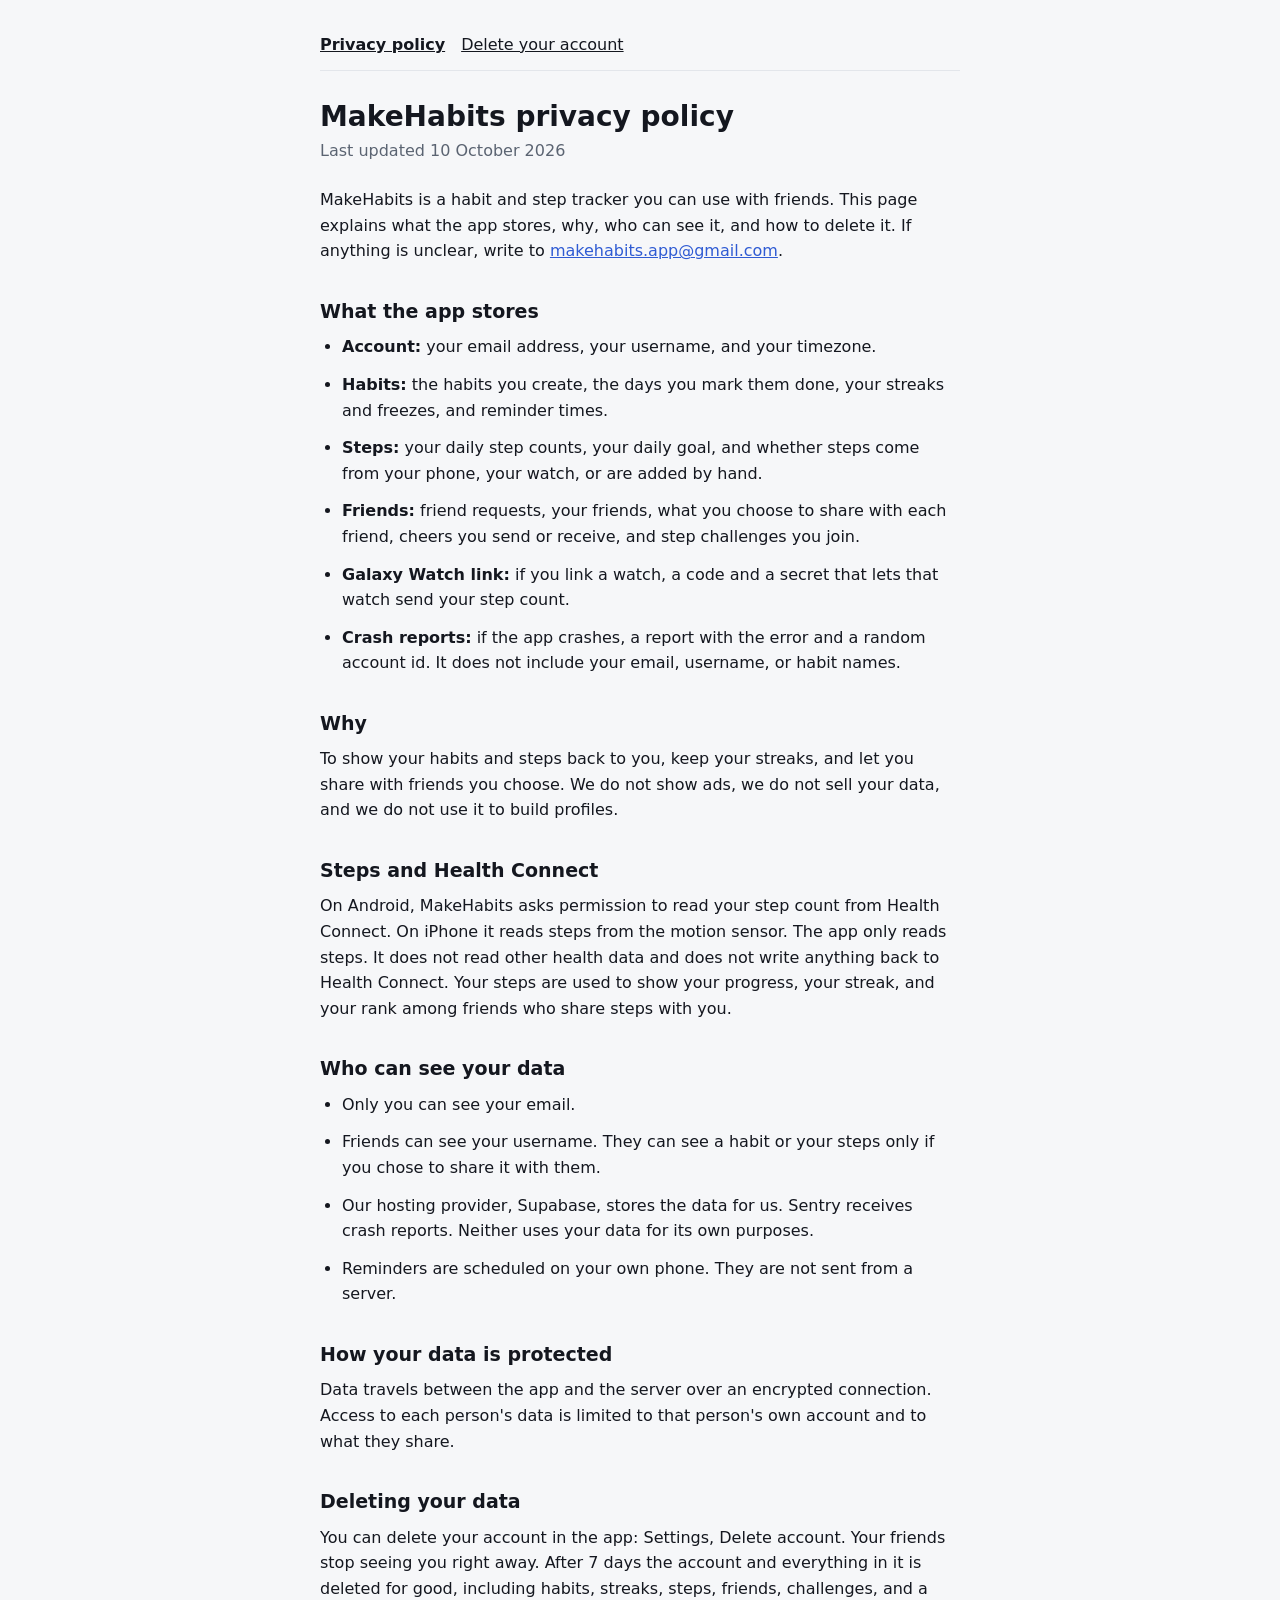
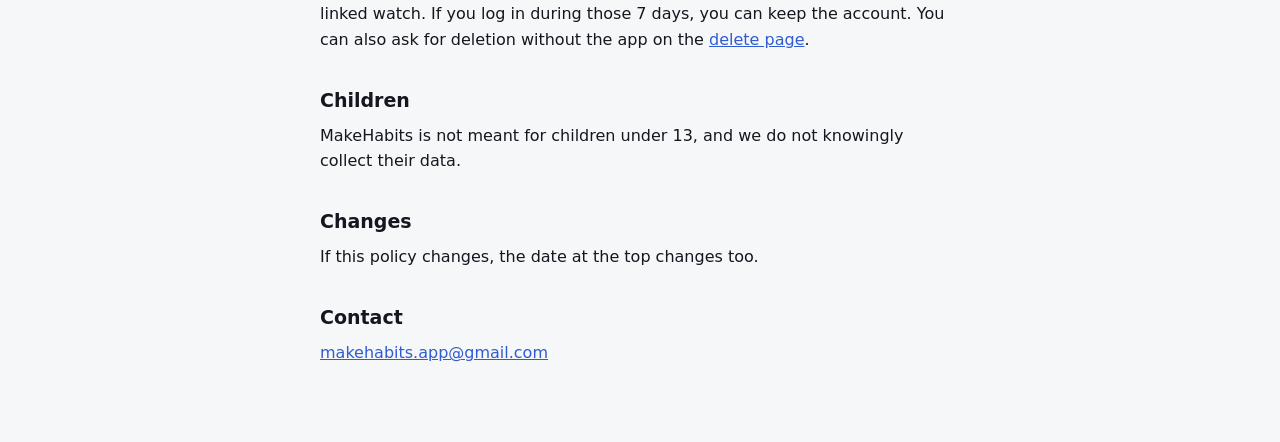
==== index.html @ e1fc40a2 "Add privacy policy and delete page" ====
<!doctype html>
<html lang="en">
<head>
<meta charset="utf-8">
<meta name="viewport" content="width=device-width, initial-scale=1">
<title>MakeHabits privacy policy</title>
<link rel="stylesheet" href="style.css">
</head>
<body>
<main>
<nav><a href="index.html"><strong>Privacy policy</strong></a><a href="delete.html">Delete your account</a></nav>
<h1>MakeHabits privacy policy</h1>
<p class="meta">Last updated 10 October 2026</p>

<p>MakeHabits is a habit and step tracker you can use with friends. This page explains what the app stores, why, who can see it, and how to delete it. If anything is unclear, write to <a href="mailto:makehabits.app@gmail.com">makehabits.app@gmail.com</a>.</p>

<h2>What the app stores</h2>
<ul>
<li><strong>Account:</strong> your email address, your username, and your timezone.</li>
<li><strong>Habits:</strong> the habits you create, the days you mark them done, your streaks and freezes, and reminder times.</li>
<li><strong>Steps:</strong> your daily step counts, your daily goal, and whether steps come from your phone, your watch, or are added by hand.</li>
<li><strong>Friends:</strong> friend requests, your friends, what you choose to share with each friend, cheers you send or receive, and step challenges you join.</li>
<li><strong>Galaxy Watch link:</strong> if you link a watch, a code and a secret that lets that watch send your step count.</li>
<li><strong>Crash reports:</strong> if the app crashes, a report with the error and a random account id. It does not include your email, username, or habit names.</li>
</ul>

<h2>Why</h2>
<p>To show your habits and steps back to you, keep your streaks, and let you share with friends you choose. We do not show ads, we do not sell your data, and we do not use it to build profiles.</p>

<h2>Steps and Health Connect</h2>
<p>On Android, MakeHabits asks permission to read your step count from Health Connect. On iPhone it reads steps from the motion sensor. The app only reads steps. It does not read other health data and does not write anything back to Health Connect. Your steps are used to show your progress, your streak, and your rank among friends who share steps with you.</p>

<h2>Who can see your data</h2>
<ul>
<li>Only you can see your email.</li>
<li>Friends can see your username. They can see a habit or your steps only if you chose to share it with them.</li>
<li>Our hosting provider, Supabase, stores the data for us. Sentry receives crash reports. Neither uses your data for its own purposes.</li>
<li>Reminders are scheduled on your own phone. They are not sent from a server.</li>
</ul>

<h2>How your data is protected</h2>
<p>Data travels between the app and the server over an encrypted connection. Access to each person's data is limited to that person's own account and to what they share.</p>

<h2>Deleting your data</h2>
<p>You can delete your account in the app: Settings, Delete account. Your friends stop seeing you right away. After 7 days the account and everything in it is deleted for good, including habits, streaks, steps, friends, challenges, and a linked watch. If you log in during those 7 days, you can keep the account. You can also ask for deletion without the app on the <a href="delete.html">delete page</a>.</p>

<h2>Children</h2>
<p>MakeHabits is not meant for children under 13, and we do not knowingly collect their data.</p>

<h2>Changes</h2>
<p>If this policy changes, the date at the top changes too.</p>

<h2>Contact</h2>
<p><a href="mailto:makehabits.app@gmail.com">makehabits.app@gmail.com</a></p>
</main>
</body>
</html>
---- style.css ----
:root{--bg:#F6F7F9;--fg:#14171F;--muted:#5B6472;--line:#E3E6EB;--link:#2F5BD3;color-scheme:light dark}
@media (prefers-color-scheme:dark){:root{--bg:#0C0E12;--fg:#ECEEF2;--muted:#9BA3B1;--line:#222730;--link:#8DB0FF}}
*{box-sizing:border-box}
body{margin:0;background:var(--bg);color:var(--fg);font:16px/1.6 system-ui,-apple-system,"Segoe UI",Roboto,sans-serif}
main{max-width:680px;margin:0 auto;padding:32px 20px 64px}
h1{font-size:28px;line-height:1.25;margin:0 0 4px}
h2{font-size:19px;margin:32px 0 8px}
p,li{margin:0 0 12px}
ul{padding-left:22px;margin:0 0 12px}
.meta{color:var(--muted);margin-bottom:24px}
a{color:var(--link)}
nav{display:flex;gap:16px;margin-bottom:28px;padding-bottom:12px;border-bottom:1px solid var(--line)}
nav a{color:var(--fg)}
code{background:var(--line);padding:1px 6px;border-radius:4px}
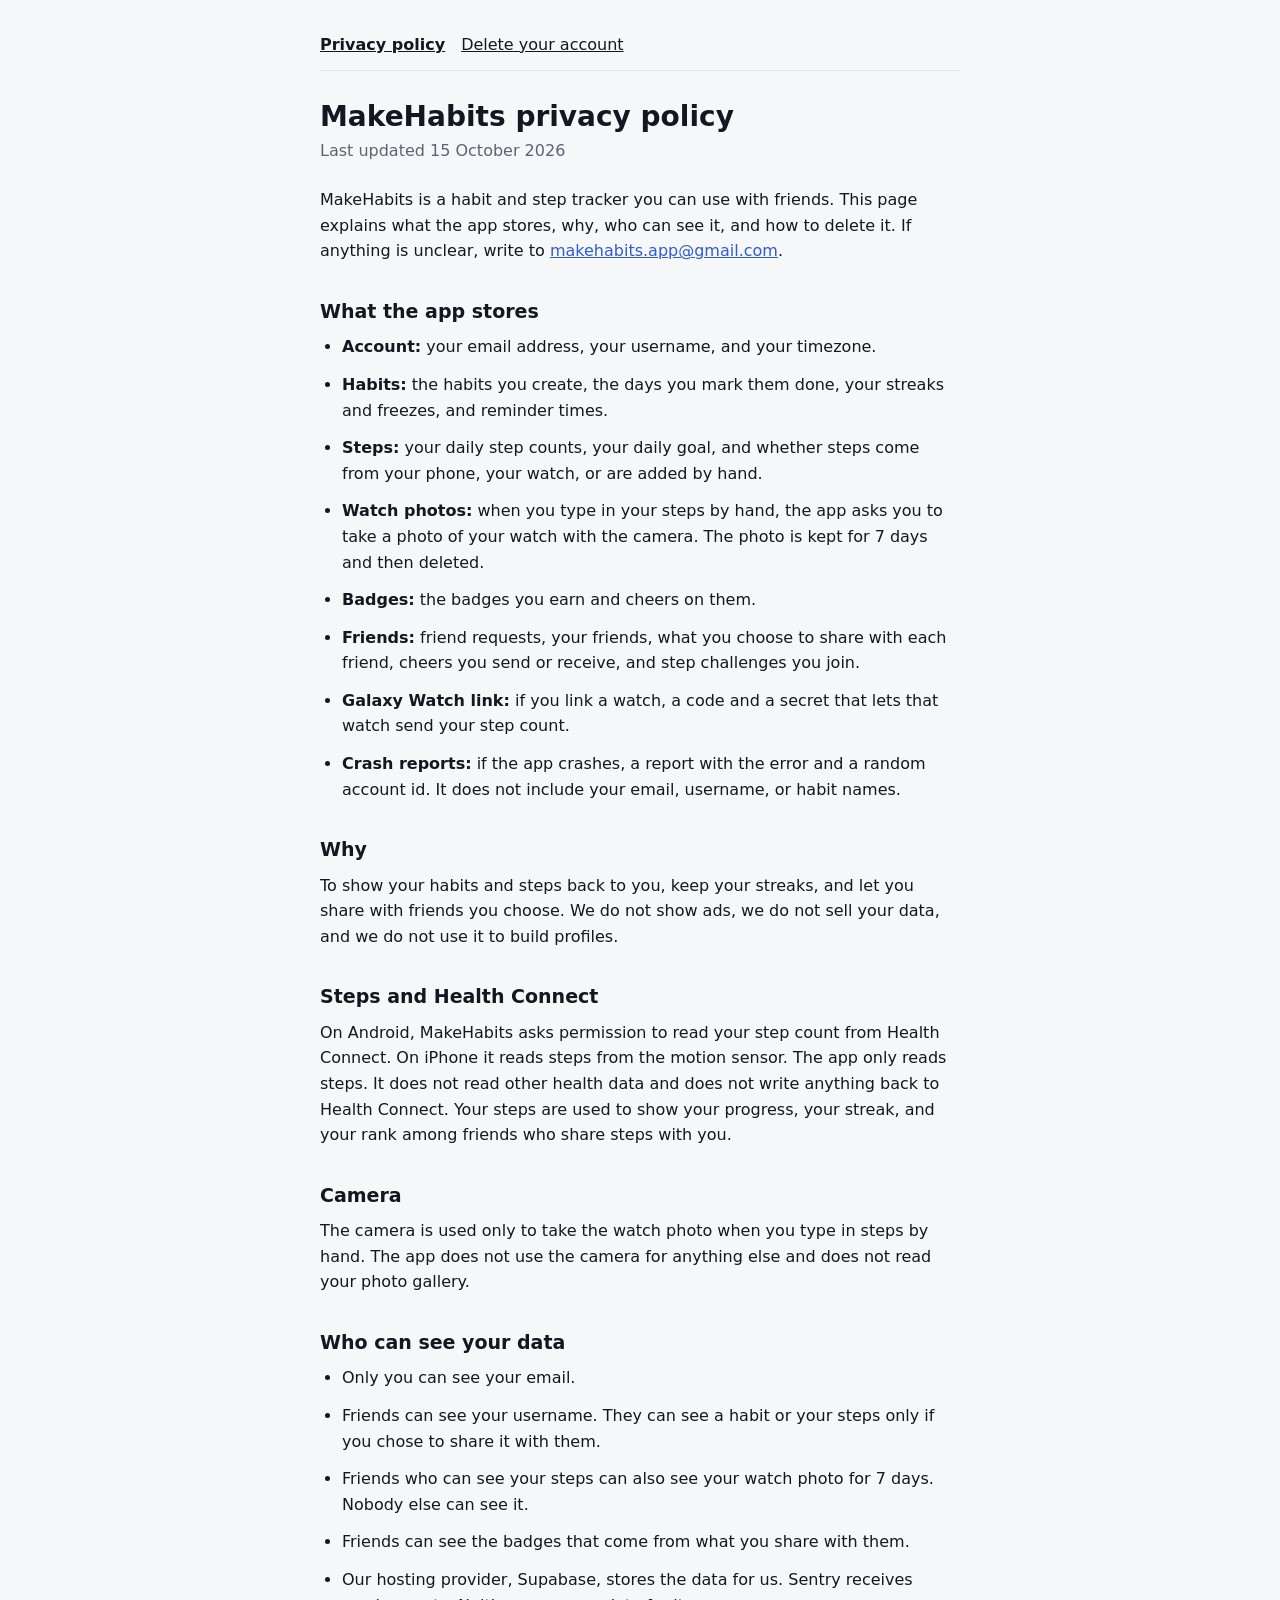
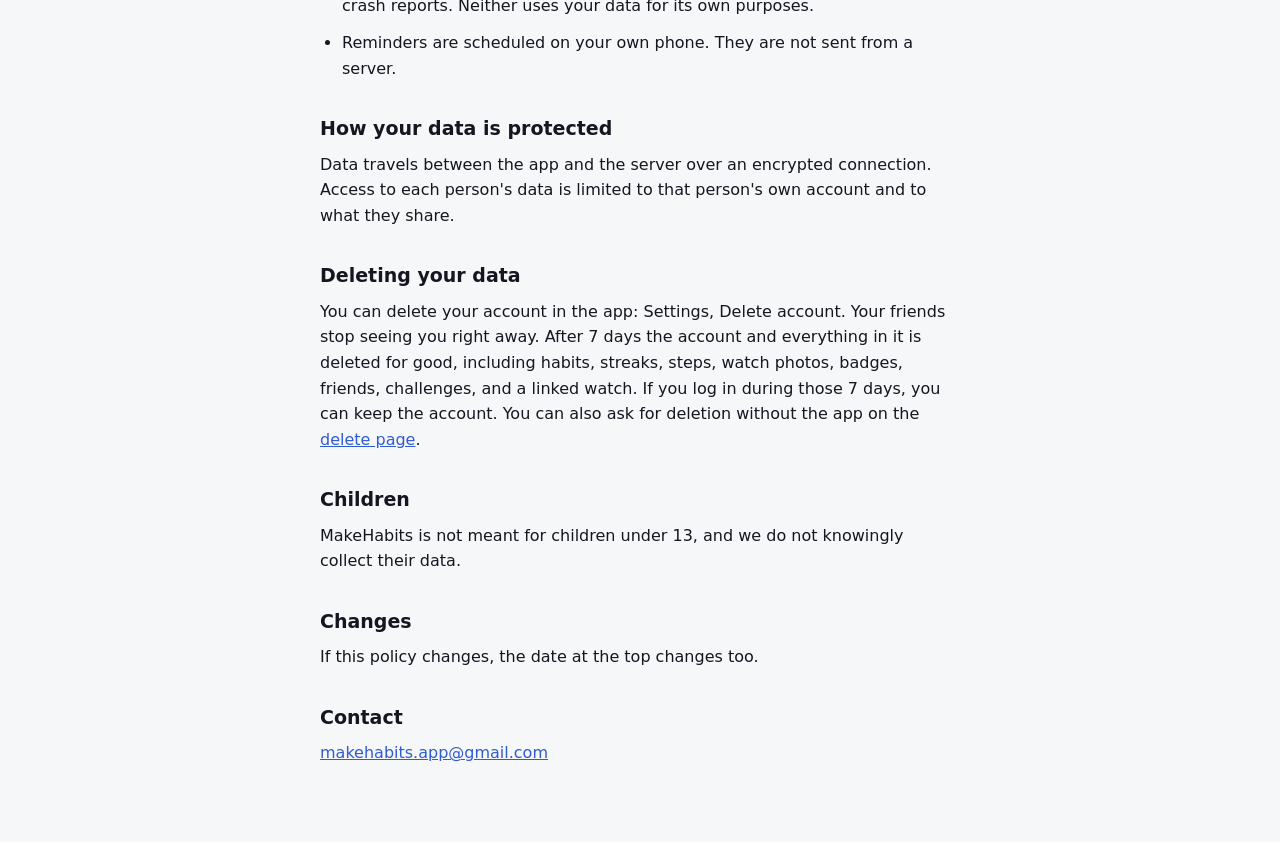
==== commit cc265802: "Privacy policy: watch photos, camera and badges" ====
--- a/index.html
+++ b/index.html
@@ -10,7 +10,7 @@
 <main>
 <nav><a href="index.html"><strong>Privacy policy</strong></a><a href="delete.html">Delete your account</a></nav>
 <h1>MakeHabits privacy policy</h1>
-<p class="meta">Last updated 10 October 2026</p>
+<p class="meta">Last updated 15 October 2026</p>
 
 <p>MakeHabits is a habit and step tracker you can use with friends. This page explains what the app stores, why, who can see it, and how to delete it. If anything is unclear, write to <a href="mailto:makehabits.app@gmail.com">makehabits.app@gmail.com</a>.</p>
 
@@ -19,6 +19,8 @@
 <li><strong>Account:</strong> your email address, your username, and your timezone.</li>
 <li><strong>Habits:</strong> the habits you create, the days you mark them done, your streaks and freezes, and reminder times.</li>
 <li><strong>Steps:</strong> your daily step counts, your daily goal, and whether steps come from your phone, your watch, or are added by hand.</li>
+<li><strong>Watch photos:</strong> when you type in your steps by hand, the app asks you to take a photo of your watch with the camera. The photo is kept for 7 days and then deleted.</li>
+<li><strong>Badges:</strong> the badges you earn and cheers on them.</li>
 <li><strong>Friends:</strong> friend requests, your friends, what you choose to share with each friend, cheers you send or receive, and step challenges you join.</li>
 <li><strong>Galaxy Watch link:</strong> if you link a watch, a code and a secret that lets that watch send your step count.</li>
 <li><strong>Crash reports:</strong> if the app crashes, a report with the error and a random account id. It does not include your email, username, or habit names.</li>
@@ -30,10 +32,15 @@
 <h2>Steps and Health Connect</h2>
 <p>On Android, MakeHabits asks permission to read your step count from Health Connect. On iPhone it reads steps from the motion sensor. The app only reads steps. It does not read other health data and does not write anything back to Health Connect. Your steps are used to show your progress, your streak, and your rank among friends who share steps with you.</p>
 
+<h2>Camera</h2>
+<p>The camera is used only to take the watch photo when you type in steps by hand. The app does not use the camera for anything else and does not read your photo gallery.</p>
+
 <h2>Who can see your data</h2>
 <ul>
 <li>Only you can see your email.</li>
 <li>Friends can see your username. They can see a habit or your steps only if you chose to share it with them.</li>
+<li>Friends who can see your steps can also see your watch photo for 7 days. Nobody else can see it.</li>
+<li>Friends can see the badges that come from what you share with them.</li>
 <li>Our hosting provider, Supabase, stores the data for us. Sentry receives crash reports. Neither uses your data for its own purposes.</li>
 <li>Reminders are scheduled on your own phone. They are not sent from a server.</li>
 </ul>
@@ -42,7 +49,7 @@
 <p>Data travels between the app and the server over an encrypted connection. Access to each person's data is limited to that person's own account and to what they share.</p>
 
 <h2>Deleting your data</h2>
-<p>You can delete your account in the app: Settings, Delete account. Your friends stop seeing you right away. After 7 days the account and everything in it is deleted for good, including habits, streaks, steps, friends, challenges, and a linked watch. If you log in during those 7 days, you can keep the account. You can also ask for deletion without the app on the <a href="delete.html">delete page</a>.</p>
+<p>You can delete your account in the app: Settings, Delete account. Your friends stop seeing you right away. After 7 days the account and everything in it is deleted for good, including habits, streaks, steps, watch photos, badges, friends, challenges, and a linked watch. If you log in during those 7 days, you can keep the account. You can also ask for deletion without the app on the <a href="delete.html">delete page</a>.</p>
 
 <h2>Children</h2>
 <p>MakeHabits is not meant for children under 13, and we do not knowingly collect their data.</p>
